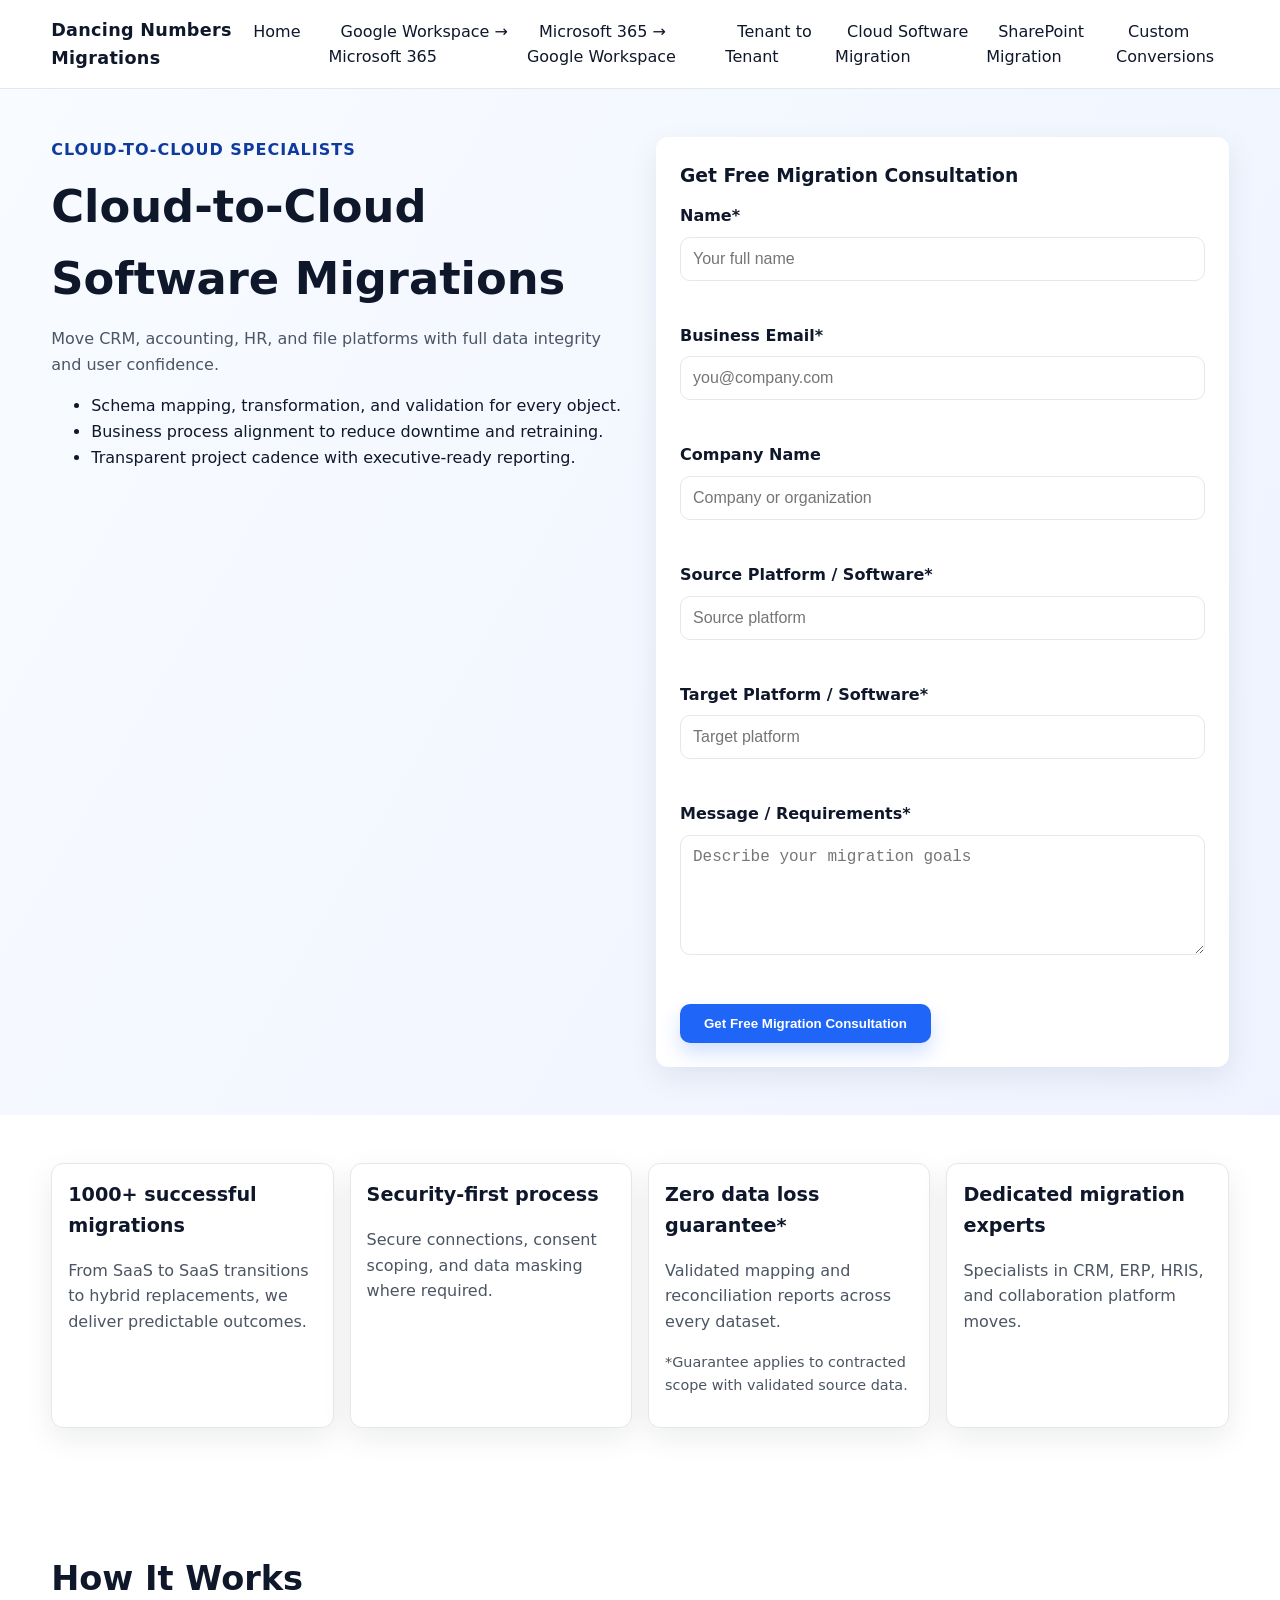
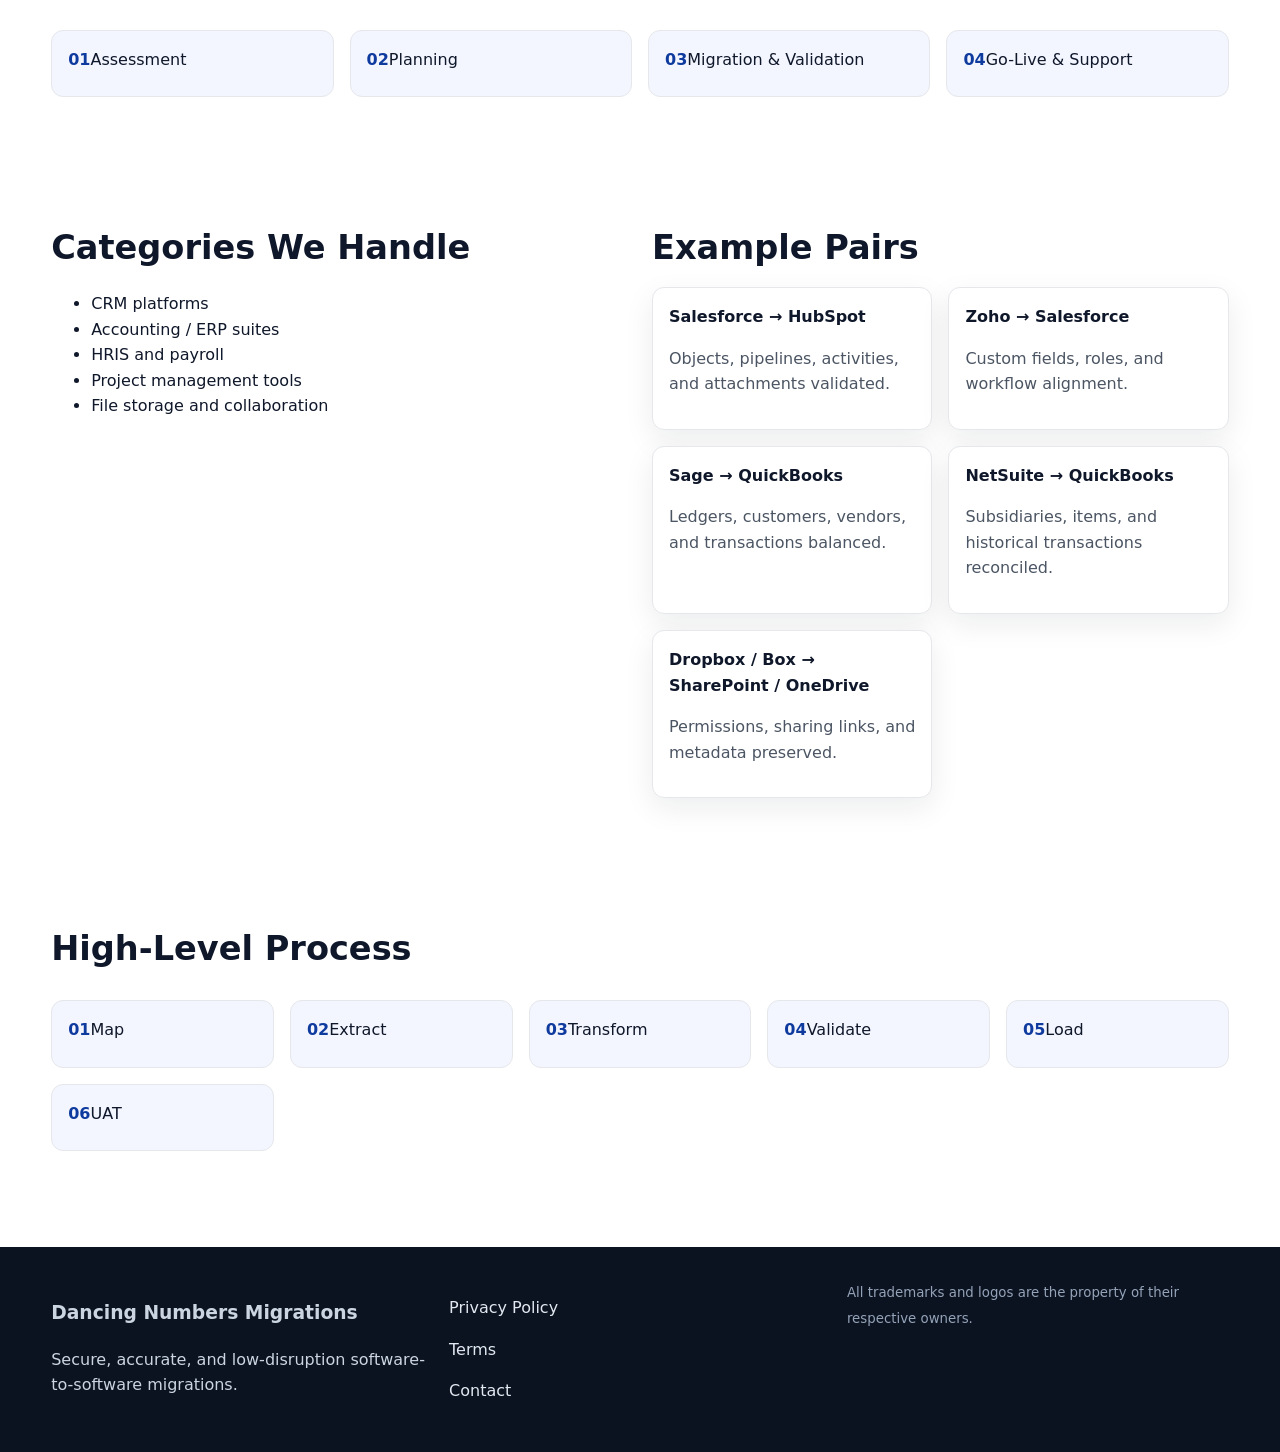
==== cloud-software-migration.html @ 81e21303 "Add multi-page migration marketing site" ====
<!DOCTYPE html>
<html lang="en">
<head>
  <meta charset="UTF-8">
  <meta name="viewport" content="width=device-width, initial-scale=1.0">
  <title>Cloud Software Migration | Dancing Numbers Migrations</title>
  <link rel="stylesheet" href="/assets/css/styles.css">
</head>
<body>
  <header class="site-header">
    <div class="container nav-container">
      <a href="/index.html" class="logo">Dancing Numbers Migrations</a>
      <button class="nav-toggle" aria-expanded="false" aria-label="Toggle navigation">
        <span></span>
      </button>
      <nav class="site-nav">
        <ul>
          <li><a href="/index.html">Home</a></li>
          <li><a href="/google-workspace-to-microsoft-365-migration.html">Google Workspace → Microsoft 365</a></li>
          <li><a href="/microsoft-365-to-google-workspace-migration.html">Microsoft 365 → Google Workspace</a></li>
          <li><a href="/tenant-to-tenant-migration.html">Tenant to Tenant</a></li>
          <li><a href="/cloud-software-migration.html">Cloud Software Migration</a></li>
          <li><a href="/sharepoint-migration.html">SharePoint Migration</a></li>
          <li><a href="/custom-conversions.html">Custom Conversions</a></li>
        </ul>
      </nav>
    </div>
  </header>

  <section class="hero" id="consultation">
    <div class="container hero-grid">
      <div class="hero-content">
        <p class="eyebrow">Cloud-to-Cloud Specialists</p>
        <h1>Cloud-to-Cloud Software Migrations</h1>
        <p>Move CRM, accounting, HR, and file platforms with full data integrity and user confidence.</p>
        <ul>
          <li>Schema mapping, transformation, and validation for every object.</li>
          <li>Business process alignment to reduce downtime and retraining.</li>
          <li>Transparent project cadence with executive-ready reporting.</li>
        </ul>
      </div>
      <div class="hero-form">
        <h3>Get Free Migration Consultation</h3>
        <form class="lead-form" novalidate>
          <div class="form-group">
            <label for="name-cloud">Name*</label>
            <input id="name-cloud" type="text" name="name" placeholder="Your full name" data-required="true">
            <div class="error-message"></div>
          </div>
          <div class="form-group">
            <label for="email-cloud">Business Email*</label>
            <input id="email-cloud" type="email" name="email" placeholder="you@company.com" data-required="true">
            <div class="error-message"></div>
          </div>
          <div class="form-group">
            <label for="company-cloud">Company Name</label>
            <input id="company-cloud" type="text" name="company" placeholder="Company or organization">
            <div class="error-message"></div>
          </div>
          <div class="form-group">
            <label for="source-cloud">Source Platform / Software*</label>
            <input id="source-cloud" type="text" name="source" placeholder="Source platform" data-required="true">
            <div class="error-message"></div>
          </div>
          <div class="form-group">
            <label for="target-cloud">Target Platform / Software*</label>
            <input id="target-cloud" type="text" name="target" placeholder="Target platform" data-required="true">
            <div class="error-message"></div>
          </div>
          <div class="form-group">
            <label for="message-cloud">Message / Requirements*</label>
            <textarea id="message-cloud" name="message" placeholder="Describe your migration goals" data-required="true"></textarea>
            <div class="error-message"></div>
          </div>
          <input type="submit" value="Get Free Migration Consultation">
        </form>
      </div>
    </div>
  </section>

  <section class="section">
    <div class="container">
      <div class="metrics">
        <div class="metric">
          <strong>1000+ successful migrations</strong>
          <p>From SaaS to SaaS transitions to hybrid replacements, we deliver predictable outcomes.</p>
        </div>
        <div class="metric">
          <strong>Security-first process</strong>
          <p>Secure connections, consent scoping, and data masking where required.</p>
        </div>
        <div class="metric">
          <strong>Zero data loss guarantee*</strong>
          <p>Validated mapping and reconciliation reports across every dataset.</p>
          <p class="quote-note">*Guarantee applies to contracted scope with validated source data.</p>
        </div>
        <div class="metric">
          <strong>Dedicated migration experts</strong>
          <p>Specialists in CRM, ERP, HRIS, and collaboration platform moves.</p>
        </div>
      </div>
    </div>
  </section>

  <section class="section">
    <div class="container">
      <h2>How It Works</h2>
      <div class="how-steps">
        <div class="step"><span>01</span>Assessment</div>
        <div class="step"><span>02</span>Planning</div>
        <div class="step"><span>03</span>Migration &amp; Validation</div>
        <div class="step"><span>04</span>Go-Live &amp; Support</div>
      </div>
    </div>
  </section>

  <section class="section">
    <div class="container split-grid">
      <div>
        <h2>Categories We Handle</h2>
        <ul>
          <li>CRM platforms</li>
          <li>Accounting / ERP suites</li>
          <li>HRIS and payroll</li>
          <li>Project management tools</li>
          <li>File storage and collaboration</li>
        </ul>
      </div>
      <div>
        <h2>Example Pairs</h2>
        <div class="list-grid">
          <div class="card"><strong>Salesforce → HubSpot</strong><p>Objects, pipelines, activities, and attachments validated.</p></div>
          <div class="card"><strong>Zoho → Salesforce</strong><p>Custom fields, roles, and workflow alignment.</p></div>
          <div class="card"><strong>Sage → QuickBooks</strong><p>Ledgers, customers, vendors, and transactions balanced.</p></div>
          <div class="card"><strong>NetSuite → QuickBooks</strong><p>Subsidiaries, items, and historical transactions reconciled.</p></div>
          <div class="card"><strong>Dropbox / Box → SharePoint / OneDrive</strong><p>Permissions, sharing links, and metadata preserved.</p></div>
        </div>
      </div>
    </div>
  </section>

  <section class="section">
    <div class="container">
      <h2>High-Level Process</h2>
      <div class="how-steps">
        <div class="step"><span>01</span>Map</div>
        <div class="step"><span>02</span>Extract</div>
        <div class="step"><span>03</span>Transform</div>
        <div class="step"><span>04</span>Validate</div>
        <div class="step"><span>05</span>Load</div>
        <div class="step"><span>06</span>UAT</div>
      </div>
    </div>
  </section>

  <footer class="footer">
    <div class="container footer-top">
      <div>
        <h3>Dancing Numbers Migrations</h3>
        <p>Secure, accurate, and low-disruption software-to-software migrations.</p>
      </div>
      <div>
        <p><a href="#">Privacy Policy</a></p>
        <p><a href="#">Terms</a></p>
        <p><a href="#">Contact</a></p>
      </div>
      <div>
        <small>All trademarks and logos are the property of their respective owners.</small>
      </div>
    </div>
  </footer>
  <script src="/assets/js/main.js"></script>
</body>
</html>
---- assets/css/styles.css ----
:root {
  --primary: #1f65f8;
  --secondary: #0f3b9f;
  --bg: #f7f9fc;
  --text: #0f172a;
  --muted: #4b5563;
  --border: #e5e7eb;
  --card: #ffffff;
  --accent: #22c55e;
  --shadow: 0 10px 30px rgba(15, 23, 42, 0.08);
  --radius: 12px;
  --space-1: 4px;
  --space-2: 8px;
  --space-3: 12px;
  --space-4: 16px;
  --space-5: 24px;
  --space-6: 32px;
  --space-7: 48px;
}

* {
  box-sizing: border-box;
}

body {
  margin: 0;
  font-family: "Inter", system-ui, -apple-system, "Segoe UI", sans-serif;
  background: #fff;
  color: var(--text);
  line-height: 1.6;
}

a {
  color: inherit;
  text-decoration: none;
}

a:hover {
  color: var(--primary);
}

img {
  max-width: 100%;
  display: block;
}

.container {
  width: min(1200px, 92vw);
  margin: 0 auto;
}

.site-header {
  position: sticky;
  top: 0;
  background: #fff;
  border-bottom: 1px solid var(--border);
  z-index: 10;
}

.nav-container {
  display: flex;
  align-items: center;
  justify-content: space-between;
  padding: var(--space-4) 0;
}

.logo {
  font-weight: 800;
  font-size: 1.1rem;
  letter-spacing: 0.3px;
}

.site-nav ul {
  list-style: none;
  display: flex;
  gap: var(--space-4);
  margin: 0;
  padding: 0;
}

.site-nav a {
  padding: var(--space-2) var(--space-3);
  border-radius: 999px;
  transition: background 0.2s ease, color 0.2s ease;
}

.site-nav a:hover,
.site-nav a:focus {
  background: var(--bg);
  color: var(--secondary);
}

.nav-toggle {
  display: none;
  background: none;
  border: 1px solid var(--border);
  border-radius: 8px;
  padding: var(--space-2);
  cursor: pointer;
}

.nav-toggle span,
.nav-toggle span::before,
.nav-toggle span::after {
  display: block;
  width: 22px;
  height: 2px;
  background: var(--text);
  position: relative;
  transition: transform 0.2s ease, opacity 0.2s ease;
}

.nav-toggle span::before,
.nav-toggle span::after {
  content: "";
  position: absolute;
  left: 0;
}

.nav-toggle span::before {
  top: -6px;
}

.nav-toggle span::after {
  top: 6px;
}

.nav-toggle[aria-expanded="true"] span {
  transform: rotate(45deg);
}

.nav-toggle[aria-expanded="true"] span::before {
  transform: rotate(-90deg) translateX(-6px);
}

.nav-toggle[aria-expanded="true"] span::after {
  opacity: 0;
}

.hero {
  background: linear-gradient(120deg, #f8fbff 0%, #eef3ff 100%);
  padding: var(--space-7) 0;
}

.hero-grid {
  display: grid;
  grid-template-columns: repeat(auto-fit, minmax(300px, 1fr));
  align-items: start;
  gap: var(--space-6);
}

.hero-content .eyebrow {
  text-transform: uppercase;
  font-weight: 700;
  letter-spacing: 1px;
  color: var(--secondary);
  margin-bottom: var(--space-2);
}

.hero h1 {
  font-size: clamp(2rem, 4vw, 2.8rem);
  margin: 0 0 var(--space-3);
}

.hero p {
  margin: 0 0 var(--space-4);
  color: var(--muted);
  font-size: 1rem;
}

.button,
button,
input[type="submit"] {
  background: var(--primary);
  color: #fff;
  border: none;
  border-radius: 10px;
  padding: var(--space-3) var(--space-5);
  font-weight: 700;
  cursor: pointer;
  transition: transform 0.15s ease, box-shadow 0.15s ease, background 0.2s ease;
  box-shadow: 0 10px 20px rgba(31, 101, 248, 0.2);
}

.button.secondary {
  background: #fff;
  color: var(--primary);
  border: 1px solid var(--primary);
  box-shadow: none;
}

.button:hover,
button:hover,
input[type="submit"]:hover {
  transform: translateY(-1px);
  box-shadow: 0 14px 28px rgba(31, 101, 248, 0.25);
}

.hero-form {
  background: var(--card);
  border-radius: var(--radius);
  padding: var(--space-5);
  box-shadow: var(--shadow);
}

.hero-form h3 {
  margin-top: 0;
  margin-bottom: var(--space-3);
}

.form-group {
  margin-bottom: var(--space-4);
}

.form-group label {
  display: block;
  font-weight: 600;
  margin-bottom: var(--space-2);
}

.form-group input,
.form-group textarea,
.form-group select {
  width: 100%;
  padding: var(--space-3);
  border-radius: 10px;
  border: 1px solid var(--border);
  font-size: 1rem;
  background: #fff;
}

.form-group textarea {
  min-height: 120px;
  resize: vertical;
}

.error-message {
  color: #dc2626;
  font-size: 0.875rem;
  margin-top: var(--space-2);
  min-height: 18px;
}

.section {
  padding: var(--space-7) 0;
}

.section h2 {
  font-size: clamp(1.6rem, 3vw, 2.1rem);
  margin-bottom: var(--space-3);
}

.section p {
  color: var(--muted);
}

.cards-grid {
  display: grid;
  grid-template-columns: repeat(auto-fit, minmax(240px, 1fr));
  gap: var(--space-4);
}

.card {
  background: var(--card);
  border: 1px solid var(--border);
  border-radius: var(--radius);
  padding: var(--space-4);
  box-shadow: var(--shadow);
}

.card h3 {
  margin-top: 0;
  margin-bottom: var(--space-3);
}

.metrics {
  display: grid;
  grid-template-columns: repeat(auto-fit, minmax(200px, 1fr));
  gap: var(--space-4);
}

.metric {
  background: var(--card);
  padding: var(--space-4);
  border-radius: var(--radius);
  border: 1px solid var(--border);
  box-shadow: var(--shadow);
}

.metric strong {
  display: block;
  font-size: 1.2rem;
  margin-bottom: var(--space-2);
}

.how-steps {
  display: grid;
  grid-template-columns: repeat(auto-fit, minmax(200px, 1fr));
  gap: var(--space-4);
  margin-top: var(--space-5);
}

.step {
  background: #f3f6ff;
  padding: var(--space-4);
  border-radius: var(--radius);
  border: 1px solid var(--border);
}

.step span {
  display: inline-block;
  font-weight: 800;
  color: var(--secondary);
  margin-bottom: var(--space-2);
}

.split-grid {
  display: grid;
  grid-template-columns: repeat(auto-fit, minmax(280px, 1fr));
  gap: var(--space-5);
}

.badge-list {
  display: grid;
  grid-template-columns: repeat(auto-fit, minmax(220px, 1fr));
  gap: var(--space-3);
  padding: 0;
  list-style: none;
}

.badge-list li {
  background: #eef2ff;
  padding: var(--space-3);
  border-radius: 10px;
  border: 1px solid var(--border);
}

.faq {
  margin-top: var(--space-5);
}

.faq-item {
  border: 1px solid var(--border);
  border-radius: var(--radius);
  margin-bottom: var(--space-3);
  overflow: hidden;
}

.faq-question {
  width: 100%;
  text-align: left;
  background: #fff;
  padding: var(--space-4);
  font-weight: 700;
  border: none;
  cursor: pointer;
  display: flex;
  justify-content: space-between;
  align-items: center;
}

.faq-answer {
  display: none;
  padding: 0 var(--space-4) var(--space-4);
  color: var(--muted);
}

.faq-item.open .faq-answer {
  display: block;
}

.faq-item.open .faq-question {
  background: #f8fbff;
  color: var(--secondary);
}

.pricing-cards {
  display: grid;
  grid-template-columns: repeat(auto-fit, minmax(220px, 1fr));
  gap: var(--space-4);
}

.pricing-card {
  border: 1px solid var(--border);
  border-radius: var(--radius);
  padding: var(--space-4);
  box-shadow: var(--shadow);
  background: #fff;
}

.list-grid {
  display: grid;
  grid-template-columns: repeat(auto-fit, minmax(240px, 1fr));
  gap: var(--space-4);
}

.highlight {
  color: var(--primary);
  font-weight: 700;
}

.quote-note {
  font-size: 0.9rem;
  color: var(--muted);
  margin-top: var(--space-2);
}

.footer {
  background: #0b1220;
  color: #cbd5e1;
  padding: var(--space-6) 0;
  margin-top: var(--space-7);
}

.footer a {
  color: #e2e8f0;
}

.footer a:hover {
  color: #fff;
}

.footer-top {
  display: grid;
  grid-template-columns: repeat(auto-fit, minmax(220px, 1fr));
  gap: var(--space-4);
}

.footer small {
  color: #94a3b8;
}

@media (max-width: 900px) {
  .site-nav {
    position: absolute;
    top: 68px;
    right: 4vw;
    background: #fff;
    border: 1px solid var(--border);
    border-radius: var(--radius);
    box-shadow: var(--shadow);
    padding: var(--space-4);
    display: none;
  }

  .site-nav.open {
    display: block;
  }

  .site-nav ul {
    flex-direction: column;
    gap: var(--space-3);
  }

  .nav-toggle {
    display: inline-flex;
  }
}

@media (max-width: 640px) {
  .nav-container {
    padding: var(--space-3) 0;
  }

  .hero {
    padding: var(--space-6) 0;
  }

  .hero-form {
    padding: var(--space-4);
  }
}
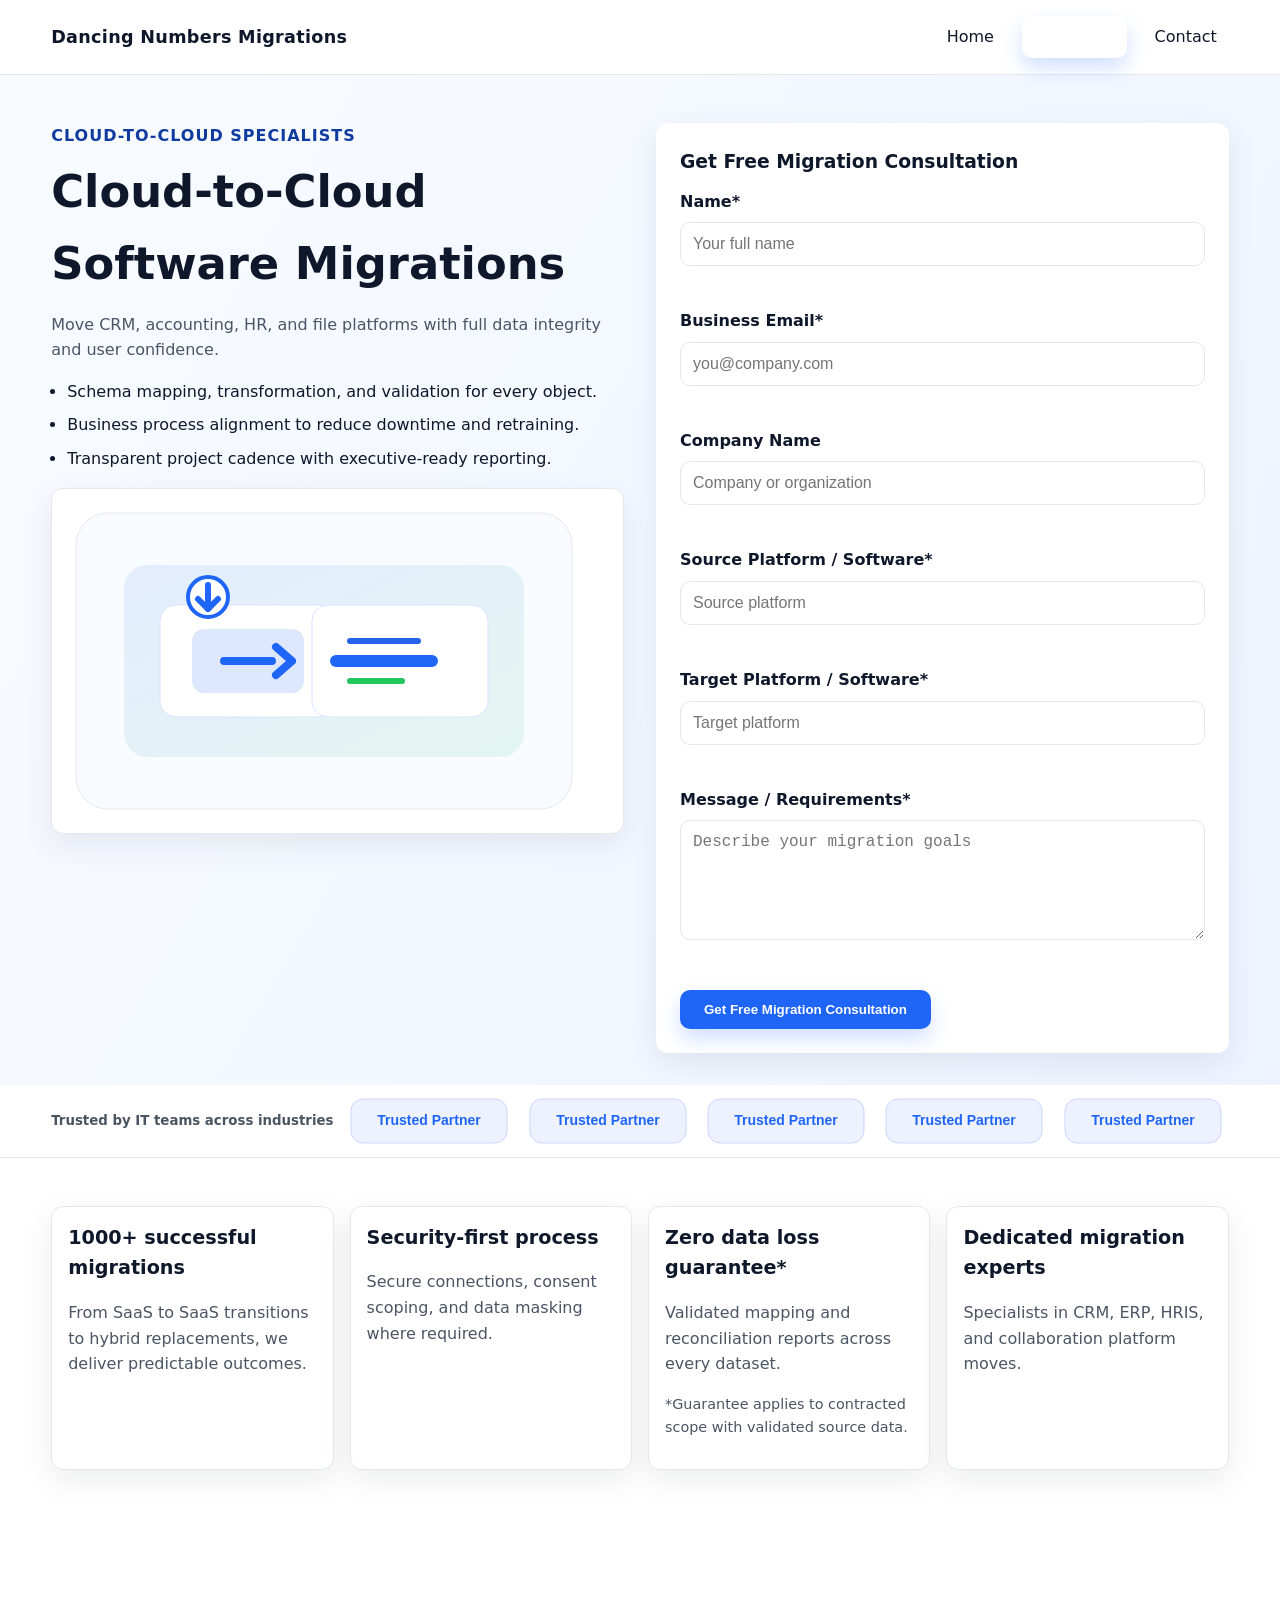
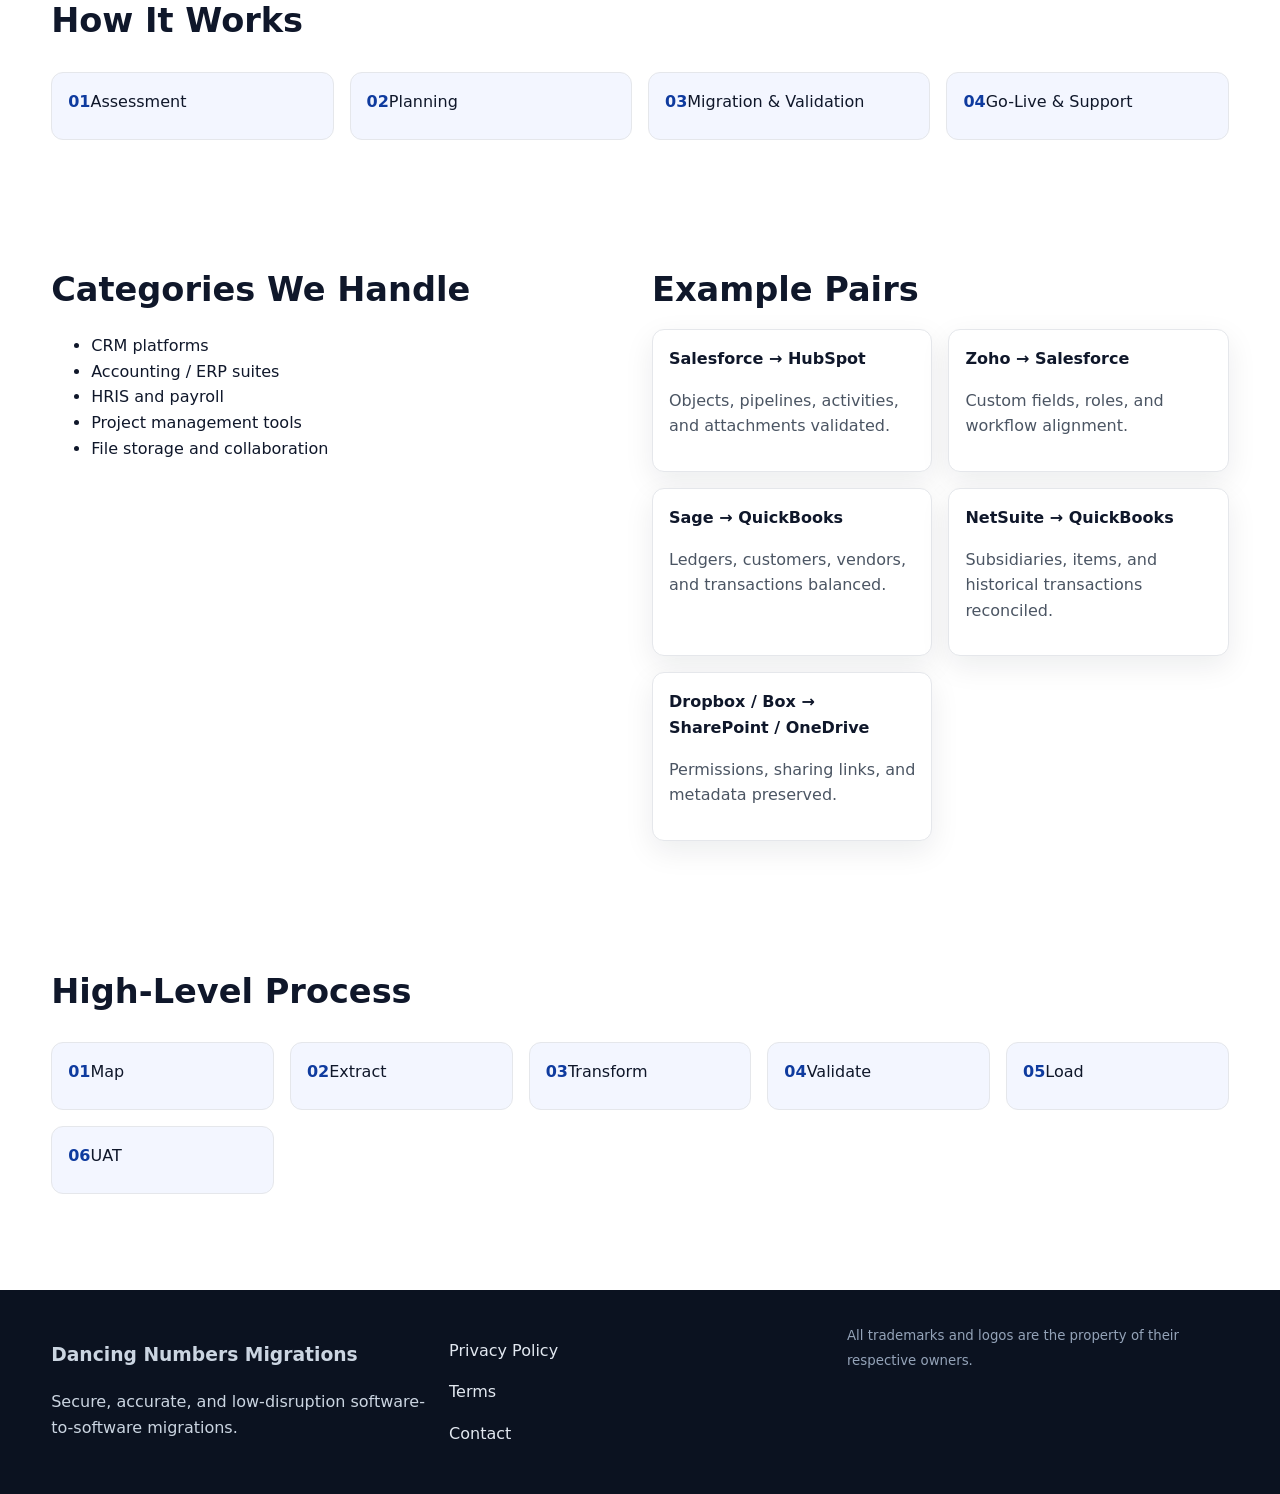
==== commit 9cf185a0: "Add mega menu and visual polish to marketing pages" ====
--- a/cloud-software-migration.html
+++ b/cloud-software-migration.html
@@ -14,14 +14,62 @@
         <span></span>
       </button>
       <nav class="site-nav">
-        <ul>
-          <li><a href="/index.html">Home</a></li>
-          <li><a href="/google-workspace-to-microsoft-365-migration.html">Google Workspace → Microsoft 365</a></li>
-          <li><a href="/microsoft-365-to-google-workspace-migration.html">Microsoft 365 → Google Workspace</a></li>
-          <li><a href="/tenant-to-tenant-migration.html">Tenant to Tenant</a></li>
-          <li><a href="/cloud-software-migration.html">Cloud Software Migration</a></li>
-          <li><a href="/sharepoint-migration.html">SharePoint Migration</a></li>
-          <li><a href="/custom-conversions.html">Custom Conversions</a></li>
+        <ul class="nav-list">
+          <li class="nav-item"><a class="nav-link" href="/index.html">Home</a></li>
+          <li class="nav-item has-mega">
+            <button class="mega-trigger" aria-expanded="false">Services <span aria-hidden="true">▾</span></button>
+            <div class="mega-menu">
+              <div class="mega-menu-header">
+                <h4>Migration playbooks for every platform</h4>
+                <p>Detailed scope, coexistence planning, and end-to-end cutovers led by senior engineers.</p>
+              </div>
+              <div class="mega-grid">
+                <a class="service-card" href="/google-workspace-to-microsoft-365-migration.html">
+                  <img src="/assets/img/icon-gw-m365.svg" alt="Google to Microsoft migration icon">
+                  <div>
+                    <h4>Google Workspace → Microsoft 365</h4>
+                    <p>Move Gmail, Drive, and collaboration to Exchange, OneDrive, and SharePoint.</p>
+                  </div>
+                </a>
+                <a class="service-card" href="/microsoft-365-to-google-workspace-migration.html">
+                  <img src="/assets/img/icon-m365-gw.svg" alt="Microsoft to Google migration icon">
+                  <div>
+                    <h4>Microsoft 365 → Google Workspace</h4>
+                    <p>Exchange, OneDrive, and Teams remapped to Gmail, Drive, and Google Chat.</p>
+                  </div>
+                </a>
+                <a class="service-card" href="/tenant-to-tenant-migration.html">
+                  <img src="/assets/img/icon-tenant.svg" alt="Tenant to tenant icon">
+                  <div>
+                    <h4>Tenant to Tenant</h4>
+                    <p>Consolidations, divestitures, and rebrands across Microsoft 365 and Google tenants.</p>
+                  </div>
+                </a>
+                <a class="service-card" href="/cloud-software-migration.html">
+                  <img src="/assets/img/icon-cloud.svg" alt="Cloud software migration icon">
+                  <div>
+                    <h4>Cloud Software Migration</h4>
+                    <p>CRM, ERP, HR, and file storage moves with data integrity and auditability.</p>
+                  </div>
+                </a>
+                <a class="service-card" href="/sharepoint-migration.html">
+                  <img src="/assets/img/icon-sharepoint.svg" alt="SharePoint migration icon">
+                  <div>
+                    <h4>SharePoint Migration</h4>
+                    <p>From on-premises, file servers, or other clouds into SharePoint Online.</p>
+                  </div>
+                </a>
+                <a class="service-card" href="/custom-conversions.html">
+                  <img src="/assets/img/icon-custom.svg" alt="Custom conversion icon">
+                  <div>
+                    <h4>Custom Conversions</h4>
+                    <p>Legacy line-of-business systems, bespoke databases, and niche platforms.</p>
+                  </div>
+                </a>
+              </div>
+            </div>
+          </li>
+          <li class="nav-item"><a class="nav-link" href="#consultation">Contact</a></li>
         </ul>
       </nav>
     </div>
@@ -33,11 +81,14 @@
         <p class="eyebrow">Cloud-to-Cloud Specialists</p>
         <h1>Cloud-to-Cloud Software Migrations</h1>
         <p>Move CRM, accounting, HR, and file platforms with full data integrity and user confidence.</p>
-        <ul>
+        <ul class="hero-list">
           <li>Schema mapping, transformation, and validation for every object.</li>
           <li>Business process alignment to reduce downtime and retraining.</li>
           <li>Transparent project cadence with executive-ready reporting.</li>
         </ul>
+        <div class="hero-visual">
+          <img src="/assets/img/hero-migration.svg" alt="Illustration of cloud-to-cloud migration">
+        </div>
       </div>
       <div class="hero-form">
         <h3>Get Free Migration Consultation</h3>
@@ -77,6 +128,19 @@
       </div>
     </div>
   </section>
+
+  <div class="logo-strip">
+    <div class="container">
+      <small>Trusted by IT teams across industries</small>
+      <div class="logo-grid" aria-hidden="true">
+        <img src="/assets/img/logo-trust-1.svg" alt="" />
+        <img src="/assets/img/logo-trust-2.svg" alt="" />
+        <img src="/assets/img/logo-trust-3.svg" alt="" />
+        <img src="/assets/img/logo-trust-4.svg" alt="" />
+        <img src="/assets/img/logo-trust-5.svg" alt="" />
+      </div>
+    </div>
+  </div>
 
   <section class="section">
     <div class="container">
--- a/assets/css/styles.css
+++ b/assets/css/styles.css
@@ -57,10 +57,15 @@
   z-index: 10;
 }
 
+.site-nav {
+  margin-left: auto;
+}
+
 .nav-container {
   display: flex;
   align-items: center;
   justify-content: space-between;
+  gap: var(--space-4);
   padding: var(--space-4) 0;
 }
 
@@ -70,22 +75,34 @@
   letter-spacing: 0.3px;
 }
 
-.site-nav ul {
+.nav-list {
   list-style: none;
   display: flex;
   gap: var(--space-4);
   margin: 0;
   padding: 0;
-}
-
-.site-nav a {
+  align-items: center;
+}
+
+.nav-item {
+  position: relative;
+}
+
+.nav-link,
+.mega-trigger {
   padding: var(--space-2) var(--space-3);
-  border-radius: 999px;
+  border-radius: 10px;
   transition: background 0.2s ease, color 0.2s ease;
-}
-
-.site-nav a:hover,
-.site-nav a:focus {
+  border: none;
+  background: transparent;
+  font: inherit;
+  cursor: pointer;
+}
+
+.nav-link:hover,
+.nav-link:focus,
+.mega-trigger:hover,
+.mega-trigger:focus {
   background: var(--bg);
   color: var(--secondary);
 }
@@ -137,9 +154,76 @@
   opacity: 0;
 }
 
+.has-mega .mega-menu {
+  position: absolute;
+  top: calc(100% + 8px);
+  left: 0;
+  display: none;
+  background: #fff;
+  padding: var(--space-5);
+  border-radius: var(--radius);
+  box-shadow: var(--shadow);
+  border: 1px solid var(--border);
+  width: min(1050px, 86vw);
+  z-index: 9;
+}
+
+.has-mega:hover .mega-menu,
+.has-mega:focus-within .mega-menu {
+  display: block;
+}
+
+.mega-menu-header {
+  margin-bottom: var(--space-4);
+  color: var(--muted);
+}
+
+.mega-grid {
+  display: grid;
+  grid-template-columns: repeat(auto-fit, minmax(220px, 1fr));
+  gap: var(--space-4);
+}
+
+.service-card {
+  display: flex;
+  gap: var(--space-3);
+  align-items: flex-start;
+  padding: var(--space-3);
+  border: 1px solid var(--border);
+  border-radius: var(--radius);
+  background: #f8fbff;
+  transition: transform 0.15s ease, box-shadow 0.15s ease, border-color 0.15s ease;
+}
+
+.service-card:hover {
+  transform: translateY(-2px);
+  border-color: var(--primary);
+  box-shadow: var(--shadow);
+}
+
+.service-card img {
+  width: 56px;
+  height: 56px;
+  border-radius: 12px;
+  border: 1px solid var(--border);
+  background: #fff;
+  padding: var(--space-2);
+}
+
+.service-card h4 {
+  margin: 0 0 var(--space-1);
+  font-size: 1rem;
+}
+
+.service-card p {
+  margin: 0;
+  color: var(--muted);
+  font-size: 0.95rem;
+}
+
 .hero {
   background: linear-gradient(120deg, #f8fbff 0%, #eef3ff 100%);
-  padding: var(--space-7) 0;
+  padding: var(--space-7) 0 var(--space-6);
 }
 
 .hero-grid {
@@ -166,6 +250,47 @@
   margin: 0 0 var(--space-4);
   color: var(--muted);
   font-size: 1rem;
+}
+
+.hero-list {
+  padding-left: var(--space-4);
+  margin: 0 0 var(--space-4);
+  display: grid;
+  gap: var(--space-2);
+}
+
+.hero-visual {
+  border: 1px solid var(--border);
+  background: #fff;
+  border-radius: var(--radius);
+  padding: var(--space-3);
+  box-shadow: var(--shadow);
+}
+
+.logo-strip {
+  background: #fff;
+  padding: var(--space-3) 0;
+  border-bottom: 1px solid var(--border);
+}
+
+.logo-strip .container {
+  display: flex;
+  align-items: center;
+  gap: var(--space-4);
+  flex-wrap: wrap;
+}
+
+.logo-strip small {
+  color: var(--muted);
+  font-weight: 600;
+}
+
+.logo-grid {
+  display: grid;
+  grid-template-columns: repeat(auto-fit, minmax(120px, 1fr));
+  gap: var(--space-3);
+  flex: 1;
+  align-items: center;
 }
 
 .button,
@@ -441,6 +566,8 @@
     box-shadow: var(--shadow);
     padding: var(--space-4);
     display: none;
+    width: 92vw;
+    max-width: 520px;
   }
 
   .site-nav.open {
@@ -452,8 +579,26 @@
     gap: var(--space-3);
   }
 
+  .has-mega .mega-menu {
+    position: static;
+    display: none;
+    width: 100%;
+    margin-top: var(--space-3);
+  }
+
+  .has-mega.mega-open .mega-menu {
+    display: block;
+  }
+
   .nav-toggle {
     display: inline-flex;
+  }
+
+  .mega-trigger {
+    width: 100%;
+    justify-content: space-between;
+    display: flex;
+    align-items: center;
   }
 }
 
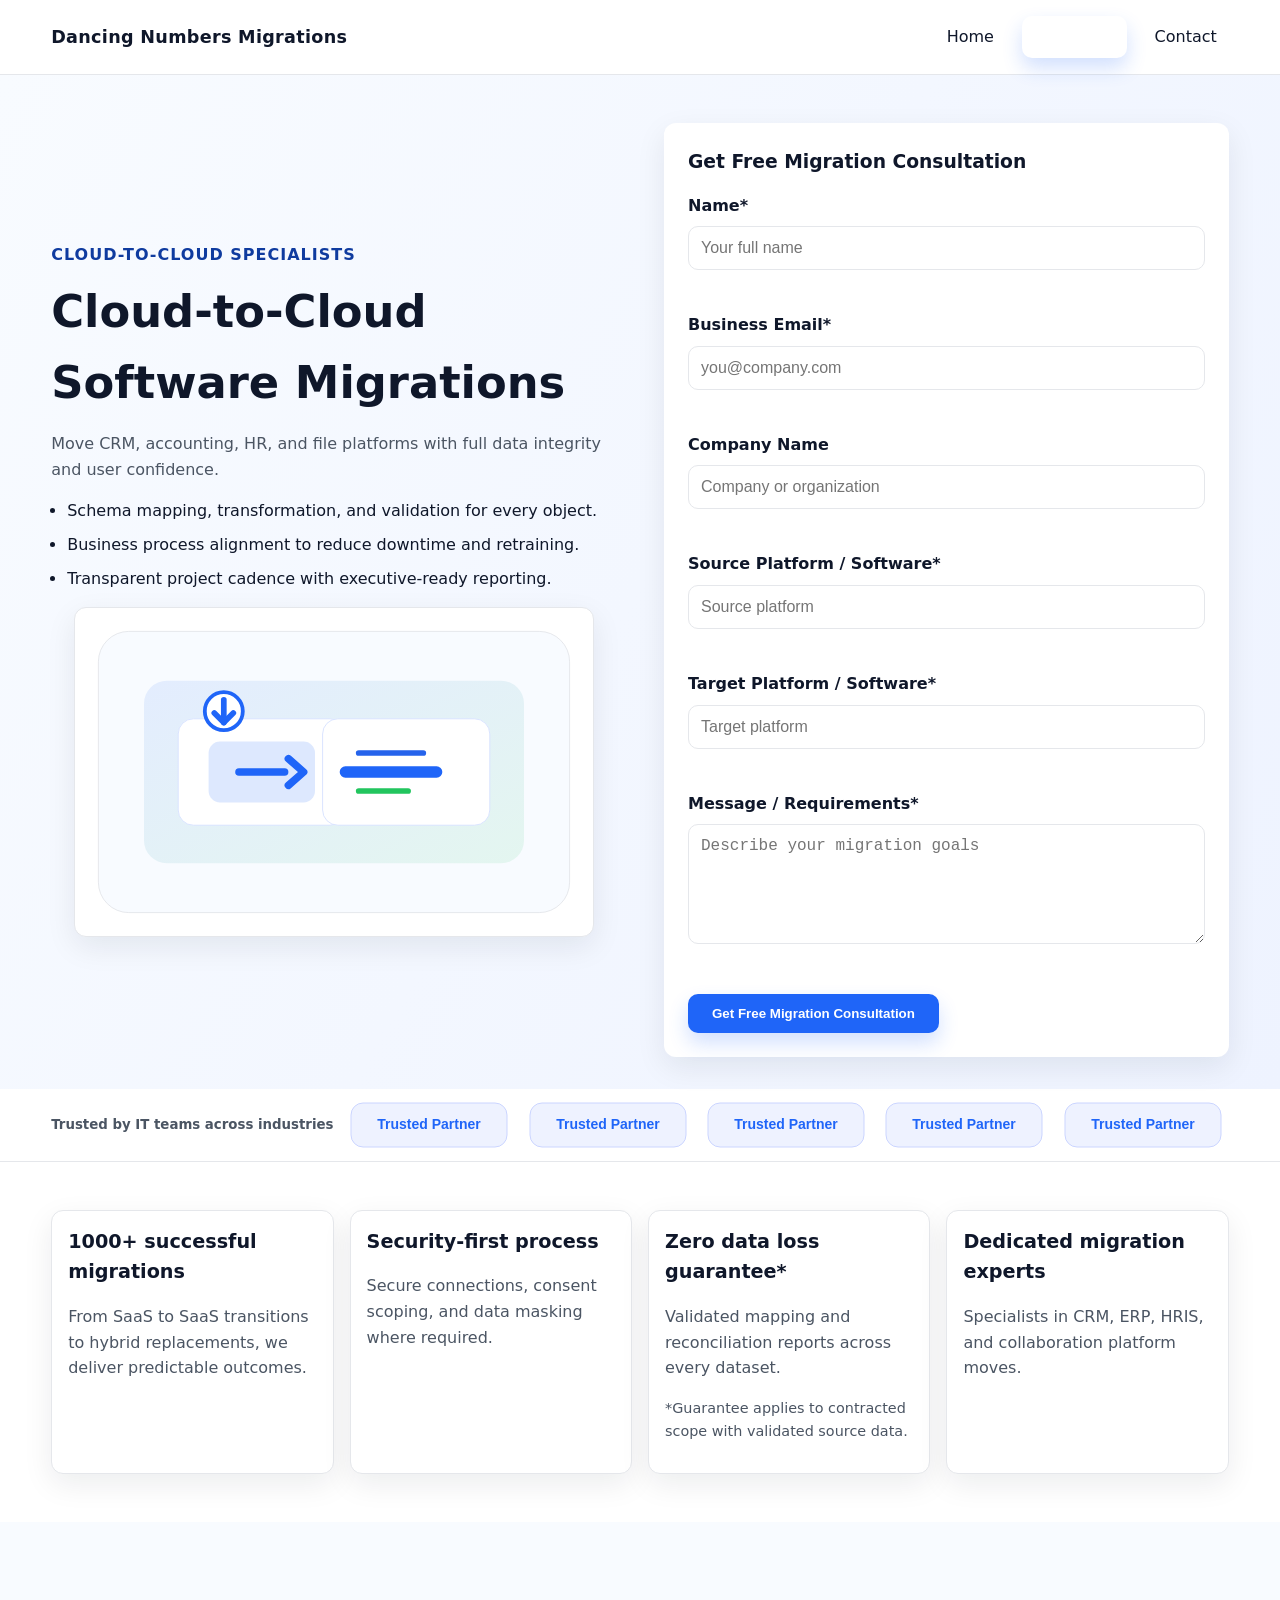
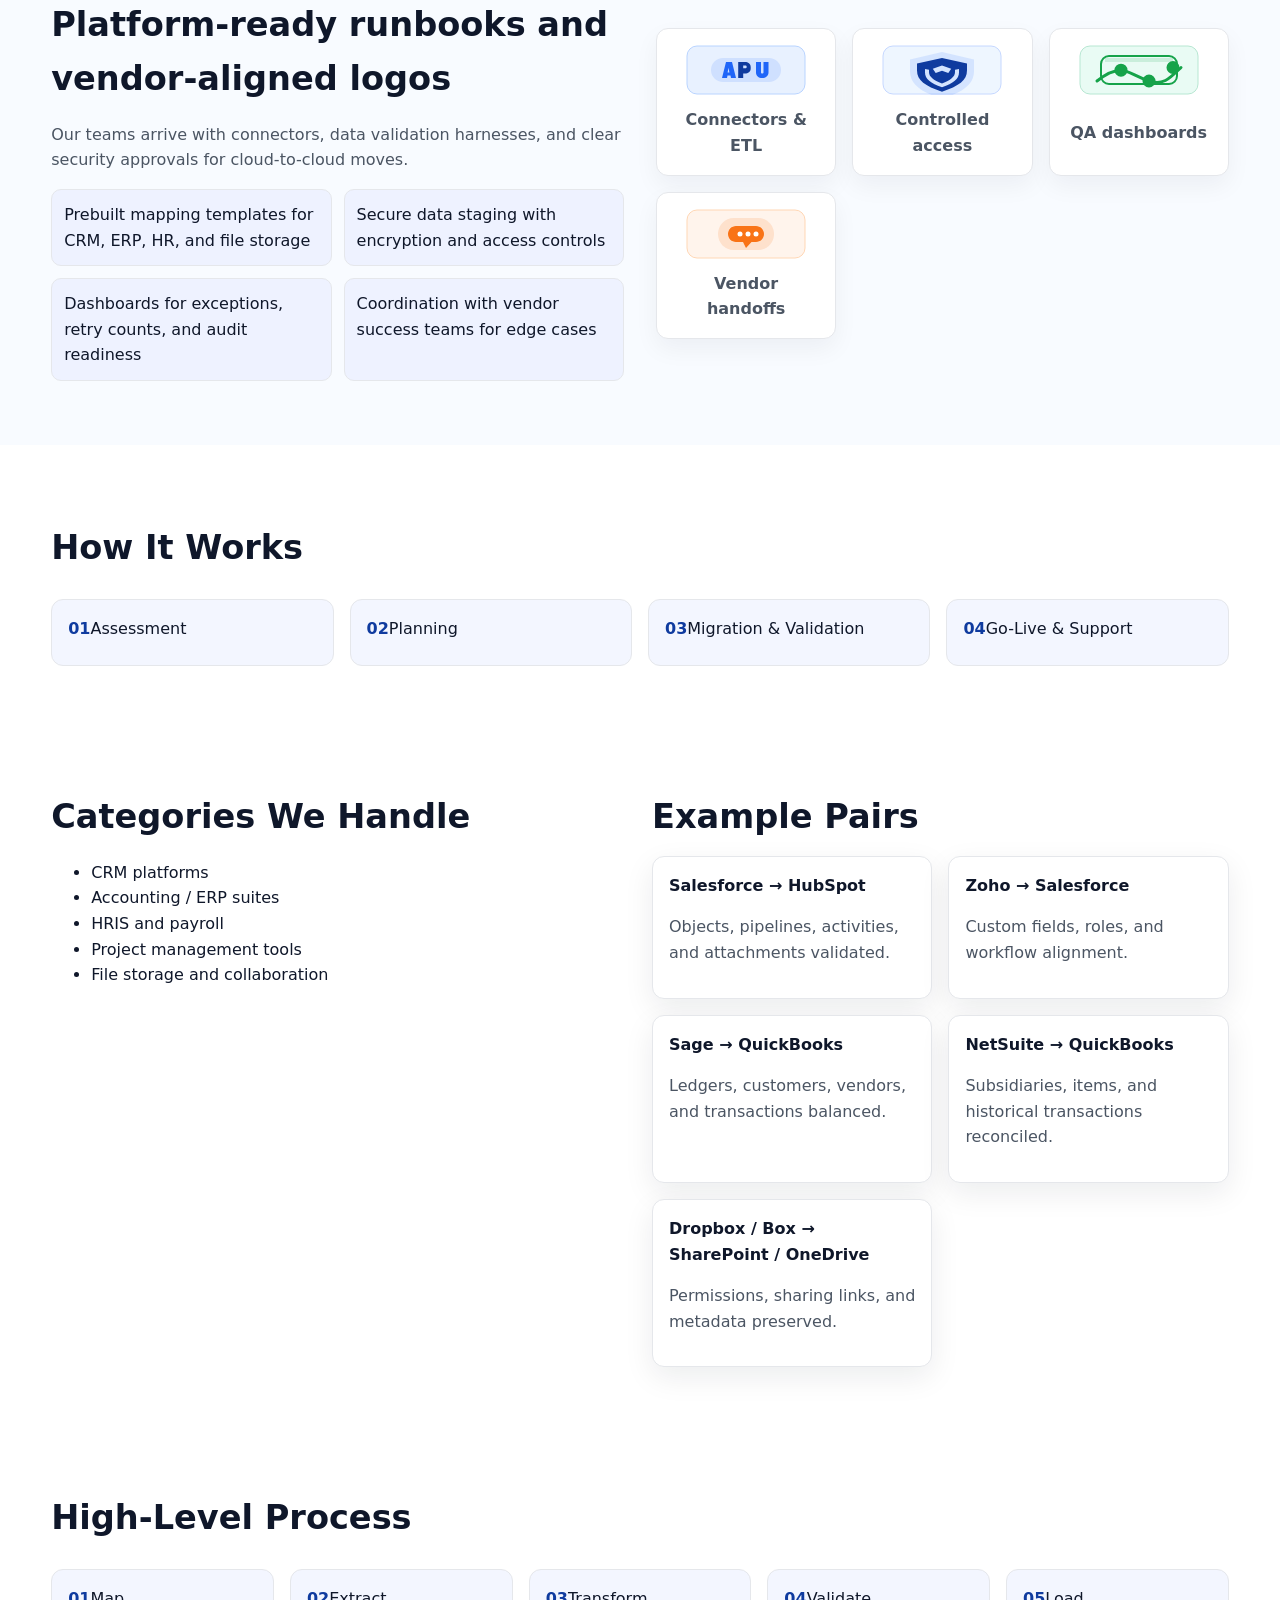
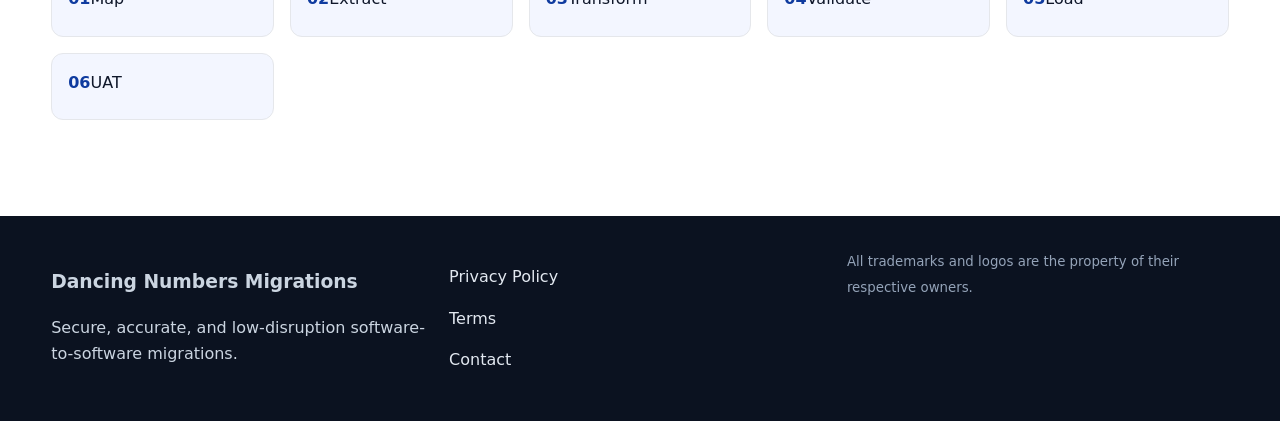
==== commit 092c1771: "Add logo-driven tooling sections across migration pages" ====
--- a/cloud-software-migration.html
+++ b/cloud-software-migration.html
@@ -166,6 +166,39 @@
     </div>
   </section>
 
+  <section class="section alt">
+    <div class="container logos-panel">
+      <div>
+        <h2>Platform-ready runbooks and vendor-aligned logos</h2>
+        <p>Our teams arrive with connectors, data validation harnesses, and clear security approvals for cloud-to-cloud moves.</p>
+        <ul class="badge-list">
+          <li>Prebuilt mapping templates for CRM, ERP, HR, and file storage</li>
+          <li>Secure data staging with encryption and access controls</li>
+          <li>Dashboards for exceptions, retry counts, and audit readiness</li>
+          <li>Coordination with vendor success teams for edge cases</li>
+        </ul>
+      </div>
+      <div class="logo-tiles">
+        <div class="logo-card">
+          <img src="/assets/img/logo-automation.svg" alt="Automation suite logo">
+          <p>Connectors &amp; ETL</p>
+        </div>
+        <div class="logo-card">
+          <img src="/assets/img/logo-security.svg" alt="Security review logo">
+          <p>Controlled access</p>
+        </div>
+        <div class="logo-card">
+          <img src="/assets/img/logo-observability.svg" alt="Observability logo">
+          <p>QA dashboards</p>
+        </div>
+        <div class="logo-card">
+          <img src="/assets/img/logo-support.svg" alt="Premier support logo">
+          <p>Vendor handoffs</p>
+        </div>
+      </div>
+    </div>
+  </section>
+
   <section class="section">
     <div class="container">
       <h2>How It Works</h2>
--- a/assets/css/styles.css
+++ b/assets/css/styles.css
@@ -67,6 +67,7 @@
   justify-content: space-between;
   gap: var(--space-4);
   padding: var(--space-4) 0;
+  position: relative;
 }
 
 .logo {
@@ -229,8 +230,8 @@
 .hero-grid {
   display: grid;
   grid-template-columns: repeat(auto-fit, minmax(300px, 1fr));
-  align-items: start;
-  gap: var(--space-6);
+  align-items: center;
+  gap: clamp(var(--space-5), 4vw, var(--space-7));
 }
 
 .hero-content .eyebrow {
@@ -265,6 +266,9 @@
   border-radius: var(--radius);
   padding: var(--space-3);
   box-shadow: var(--shadow);
+  max-width: 520px;
+  margin-left: auto;
+  margin-right: auto;
 }
 
 .logo-strip {
@@ -278,6 +282,7 @@
   align-items: center;
   gap: var(--space-4);
   flex-wrap: wrap;
+  justify-content: space-between;
 }
 
 .logo-strip small {
@@ -326,6 +331,8 @@
   border-radius: var(--radius);
   padding: var(--space-5);
   box-shadow: var(--shadow);
+  display: grid;
+  gap: var(--space-1);
 }
 
 .hero-form h3 {
@@ -458,6 +465,42 @@
   padding: var(--space-3);
   border-radius: 10px;
   border: 1px solid var(--border);
+}
+
+.logos-panel {
+  display: grid;
+  grid-template-columns: repeat(auto-fit, minmax(320px, 1fr));
+  gap: var(--space-6);
+  align-items: center;
+}
+
+.logo-tiles {
+  display: grid;
+  grid-template-columns: repeat(auto-fit, minmax(150px, 1fr));
+  gap: var(--space-4);
+}
+
+.logo-card {
+  border: 1px solid var(--border);
+  border-radius: var(--radius);
+  padding: var(--space-4);
+  background: #fff;
+  box-shadow: 0 10px 25px rgba(15, 23, 42, 0.05);
+  display: grid;
+  gap: var(--space-3);
+  text-align: center;
+}
+
+.logo-card img {
+  margin: 0 auto;
+  height: 50px;
+  object-fit: contain;
+}
+
+.logo-card p {
+  margin: 0;
+  color: var(--muted);
+  font-weight: 600;
 }
 
 .faq {
@@ -499,6 +542,89 @@
   color: var(--secondary);
 }
 
+.section.alt {
+  background: #f8fbff;
+}
+
+.trust-grid {
+  display: grid;
+  grid-template-columns: repeat(auto-fit, minmax(260px, 1fr));
+  gap: var(--space-4);
+  margin-top: var(--space-4);
+}
+
+.trust-card {
+  background: #fff;
+  border: 1px solid var(--border);
+  border-radius: var(--radius);
+  padding: var(--space-4);
+  box-shadow: var(--shadow);
+  display: grid;
+  gap: var(--space-3);
+}
+
+.pill {
+  display: inline-block;
+  padding: 6px 12px;
+  border-radius: 999px;
+  background: #eef2ff;
+  color: var(--secondary);
+  font-weight: 700;
+  font-size: 0.85rem;
+}
+
+.trust-card ul {
+  margin: 0;
+  padding-left: 18px;
+  color: var(--muted);
+  display: grid;
+  gap: var(--space-2);
+}
+
+.case-grid {
+  display: grid;
+  grid-template-columns: repeat(auto-fit, minmax(260px, 1fr));
+  gap: var(--space-4);
+  margin-top: var(--space-4);
+}
+
+.case-card {
+  background: #fff;
+  border: 1px solid var(--border);
+  border-radius: var(--radius);
+  padding: var(--space-4);
+  box-shadow: var(--shadow);
+  display: grid;
+  gap: var(--space-3);
+}
+
+.case-meta {
+  display: flex;
+  justify-content: space-between;
+  gap: var(--space-3);
+  align-items: center;
+  flex-wrap: wrap;
+}
+
+.case-meta img {
+  height: 26px;
+  width: auto;
+}
+
+.stat-badge {
+  background: #e5f7ee;
+  color: #0f9d58;
+  padding: 8px 12px;
+  border-radius: 12px;
+  font-weight: 700;
+  font-size: 0.9rem;
+}
+
+.case-card p {
+  margin: 0;
+  color: var(--muted);
+}
+
 .pricing-cards {
   display: grid;
   grid-template-columns: repeat(auto-fit, minmax(220px, 1fr));
@@ -559,6 +685,7 @@
   .site-nav {
     position: absolute;
     top: 68px;
+    left: 4vw;
     right: 4vw;
     background: #fff;
     border: 1px solid var(--border);
